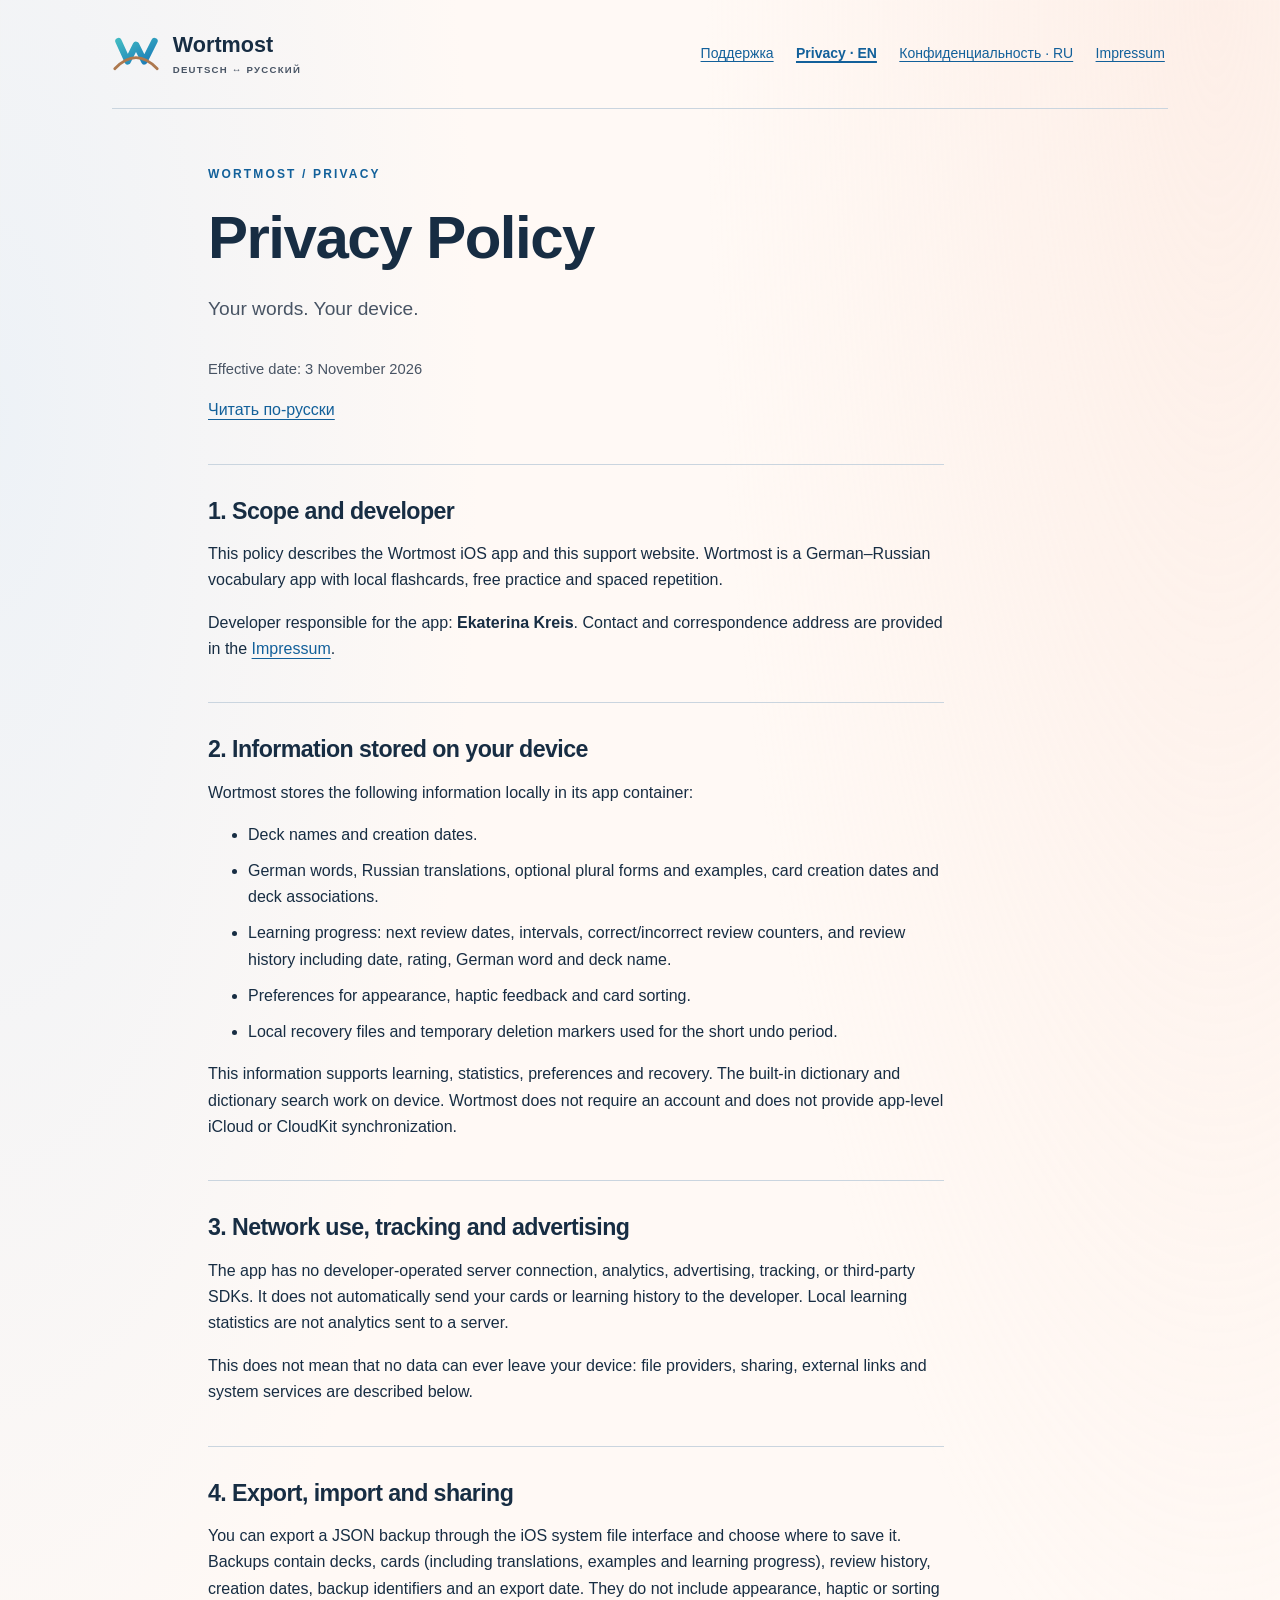
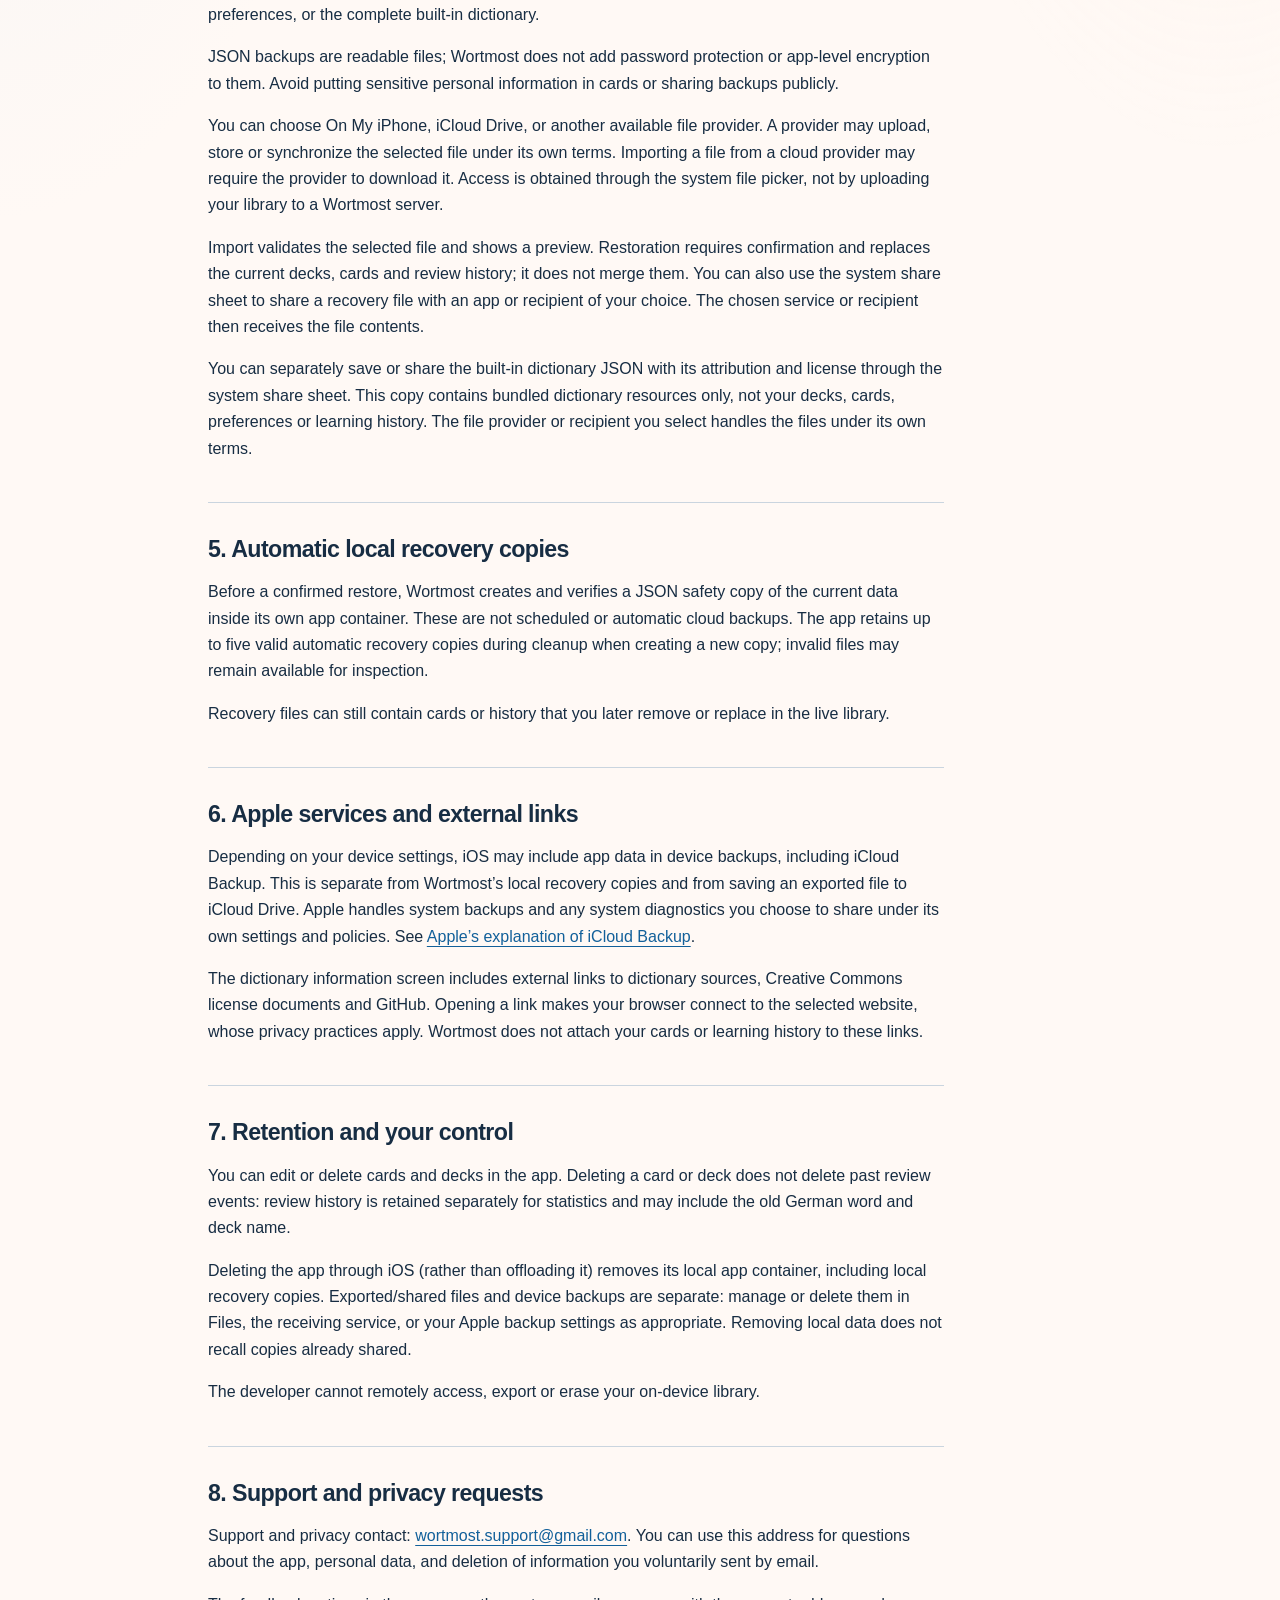
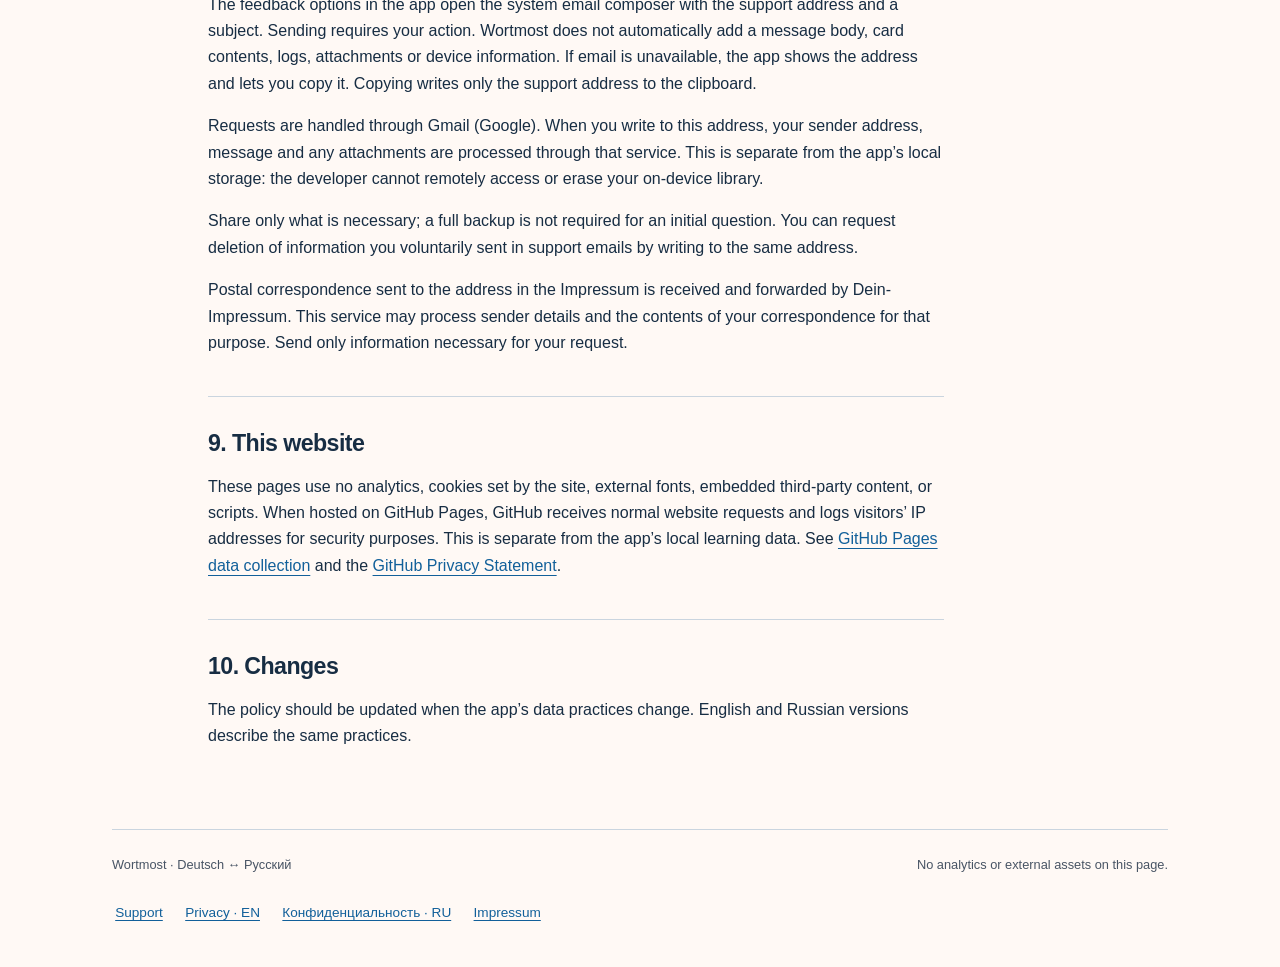
==== privacy.html @ 7a5e417b "Publish Wortmost support, privacy policies and Impressum" ====
<!doctype html>
<html lang="en"><head><meta charset="utf-8"><meta name="viewport" content="width=device-width, initial-scale=1"><meta name="color-scheme" content="light dark"><meta name="description" content="How Wortmost stores learning data, handles backups and lets you control sharing."><title>Privacy Policy — Wortmost</title><link rel="stylesheet" href="styles.css"></head>
<body class="policy-page"><a class="skip" href="#main">Skip to content</a><header class="site-header"><a class="brand" href="index.html" aria-label="Wortmost — support"><svg class="mark" viewBox="0 0 52 42" aria-hidden="true" focusable="false"><defs><linearGradient id="w" x2="1" y2="1"><stop stop-color="#40b8c2"/><stop offset="1" stop-color="#197bb8"/></linearGradient></defs><path d="M7 7 17 29 26 11 35 29 46 7" fill="none" stroke="url(#w)" stroke-width="7" stroke-linecap="round" stroke-linejoin="round"/><path d="M3 37 Q26 13 49 37" fill="none" stroke="#ad784e" stroke-width="3" stroke-linecap="round"/></svg><span>Wortmost<small>DEUTSCH ↔ РУССКИЙ</small></span></a><nav aria-label="Navigation"><a href="index.html">Поддержка</a><a href="privacy.html" aria-current="page">Privacy · EN</a><a href="privacy-ru.html">Конфиденциальность · RU</a><a href="impressum.html" lang="de">Impressum</a></nav></header>
<main id="main"><div class="eyebrow">WORTMOST / PRIVACY</div><h1>Privacy Policy</h1><p class="lead">Your words. Your device.</p><p class="meta">Effective date: <time datetime="2026-11-03">3 November 2026</time></p><p><a href="privacy-ru.html" lang="ru">Читать по-русски</a></p><div class="policy"><section id="scope"><h2>1. Scope and developer</h2><p>This policy describes the Wortmost iOS app and this support website. Wortmost is a German–Russian vocabulary app with local flashcards, free practice and spaced repetition.</p><p>Developer responsible for the app: <strong>Ekaterina Kreis</strong>. Contact and correspondence address are provided in the <a href="impressum.html" lang="de">Impressum</a>.</p></section><section id="local"><h2>2. Information stored on your device</h2><p>Wortmost stores the following information locally in its app container:</p><ul><li>Deck names and creation dates.</li><li>German words, Russian translations, optional plural forms and examples, card creation dates and deck associations.</li><li>Learning progress: next review dates, intervals, correct/incorrect review counters, and review history including date, rating, German word and deck name.</li><li>Preferences for appearance, haptic feedback and card sorting.</li><li>Local recovery files and temporary deletion markers used for the short undo period.</li></ul><p>This information supports learning, statistics, preferences and recovery. The built-in dictionary and dictionary search work on device. Wortmost does not require an account and does not provide app-level iCloud or CloudKit synchronization.</p></section><section id="collection"><h2>3. Network use, tracking and advertising</h2><p>The app has no developer-operated server connection, analytics, advertising, tracking, or third-party SDKs. It does not automatically send your cards or learning history to the developer. Local learning statistics are not analytics sent to a server.</p><p>This does not mean that no data can ever leave your device: file providers, sharing, external links and system services are described below.</p></section><section id="files"><h2>4. Export, import and sharing</h2><p>You can export a JSON backup through the iOS system file interface and choose where to save it. Backups contain decks, cards (including translations, examples and learning progress), review history, creation dates, backup identifiers and an export date. They do not include appearance, haptic or sorting preferences, or the complete built-in dictionary.</p><p>JSON backups are readable files; Wortmost does not add password protection or app-level encryption to them. Avoid putting sensitive personal information in cards or sharing backups publicly.</p><p>You can choose On My iPhone, iCloud Drive, or another available file provider. A provider may upload, store or synchronize the selected file under its own terms. Importing a file from a cloud provider may require the provider to download it. Access is obtained through the system file picker, not by uploading your library to a Wortmost server.</p><p>Import validates the selected file and shows a preview. Restoration requires confirmation and replaces the current decks, cards and review history; it does not merge them. You can also use the system share sheet to share a recovery file with an app or recipient of your choice. The chosen service or recipient then receives the file contents.</p><p>You can separately save or share the built-in dictionary JSON with its attribution and license through the system share sheet. This copy contains bundled dictionary resources only, not your decks, cards, preferences or learning history. The file provider or recipient you select handles the files under its own terms.</p></section><section id="recovery"><h2>5. Automatic local recovery copies</h2><p>Before a confirmed restore, Wortmost creates and verifies a JSON safety copy of the current data inside its own app container. These are not scheduled or automatic cloud backups. The app retains up to five valid automatic recovery copies during cleanup when creating a new copy; invalid files may remain available for inspection.</p><p>Recovery files can still contain cards or history that you later remove or replace in the live library.</p></section><section id="system"><h2>6. Apple services and external links</h2><p>Depending on your device settings, iOS may include app data in device backups, including iCloud Backup. This is separate from Wortmost’s local recovery copies and from saving an exported file to iCloud Drive. Apple handles system backups and any system diagnostics you choose to share under its own settings and policies. See <a href="https://support.apple.com/en-us/108770" rel="noreferrer">Apple’s explanation of iCloud Backup</a>.</p><p>The dictionary information screen includes external links to dictionary sources, Creative Commons license documents and GitHub. Opening a link makes your browser connect to the selected website, whose privacy practices apply. Wortmost does not attach your cards or learning history to these links.</p></section><section id="retention"><h2>7. Retention and your control</h2><p>You can edit or delete cards and decks in the app. Deleting a card or deck does not delete past review events: review history is retained separately for statistics and may include the old German word and deck name.</p><p>Deleting the app through iOS (rather than offloading it) removes its local app container, including local recovery copies. Exported/shared files and device backups are separate: manage or delete them in Files, the receiving service, or your Apple backup settings as appropriate. Removing local data does not recall copies already shared.</p><p>The developer cannot remotely access, export or erase your on-device library.</p></section><section id="support"><h2>8. Support and privacy requests</h2><p>Support and privacy contact: <a href="mailto:wortmost.support@gmail.com">wortmost.support@gmail.com</a>. You can use this address for questions about the app, personal data, and deletion of information you voluntarily sent by email.</p><p>The feedback options in the app open the system email composer with the support address and a subject. Sending requires your action. Wortmost does not automatically add a message body, card contents, logs, attachments or device information. If email is unavailable, the app shows the address and lets you copy it. Copying writes only the support address to the clipboard.</p><p>Requests are handled through Gmail (Google). When you write to this address, your sender address, message and any attachments are processed through that service. This is separate from the app’s local storage: the developer cannot remotely access or erase your on-device library.</p><p>Share only what is necessary; a full backup is not required for an initial question. You can request deletion of information you voluntarily sent in support emails by writing to the same address.</p><p>Postal correspondence sent to the address in the Impressum is received and forwarded by Dein-Impressum. This service may process sender details and the contents of your correspondence for that purpose. Send only information necessary for your request.</p></section><section id="website"><h2>9. This website</h2><p>These pages use no analytics, cookies set by the site, external fonts, embedded third-party content, or scripts. When hosted on GitHub Pages, GitHub receives normal website requests and logs visitors’ IP addresses for security purposes. This is separate from the app’s local learning data. See <a href="https://docs.github.com/en/pages/getting-started-with-github-pages/what-is-github-pages#data-collection" rel="noreferrer">GitHub Pages data collection</a> and the <a href="https://docs.github.com/en/site-policy/privacy-policies/github-general-privacy-statement" rel="noreferrer">GitHub Privacy Statement</a>.</p></section><section id="changes"><h2>10. Changes</h2><p>The policy should be updated when the app’s data practices change. English and Russian versions describe the same practices.</p></section></div></main><footer><span>Wortmost · Deutsch ↔ Русский</span><span>No analytics or external assets on this page.</span><nav aria-label="Footer"><a href="index.html">Support</a><a href="privacy.html">Privacy · EN</a><a href="privacy-ru.html">Конфиденциальность · RU</a><a href="impressum.html" lang="de">Impressum</a></nav></footer></body></html>
---- styles.css ----
:root{color-scheme:light dark;--bg:#fff9f5;--ink:#172d43;--muted:#485464;--link:#12609a;--line:#cad5df;--panel:#fffdfb;--blue:#e5f4ff;--mint:#e2f6f1;--notice:#fff0d7;--notice-ink:#67451a;--focus:#12609a;--shadow:0 12px 38px #172d430b}*{box-sizing:border-box}html{font-family:-apple-system,BlinkMacSystemFont,"Segoe UI",sans-serif;line-height:1.65;-webkit-text-size-adjust:100%;background:var(--bg);color:var(--ink)}body{margin:0;background:radial-gradient(ellipse at 95% 0%,#fbe0d466,transparent 32rem),radial-gradient(ellipse at 0% 10%,#d3e7f966,transparent 30rem);overflow-wrap:anywhere}a{color:var(--link);text-underline-offset:.22em}a:hover{text-decoration-thickness:2px}a:focus-visible{outline:3px solid var(--focus);outline-offset:5px;border-radius:6px}.skip{position:absolute;left:1rem;top:-10rem;z-index:2;padding:1rem;background:var(--panel)}.skip:focus{top:1rem}.site-header,main,footer{width:min(100% - 3rem,66rem);margin-inline:auto}.site-header{display:flex;align-items:center;justify-content:space-between;gap:1.5rem;padding:2rem 0;border-bottom:1px solid var(--line)}.brand{display:flex;align-items:center;gap:.8rem;text-decoration:none;color:var(--ink);font-size:1.35rem;font-weight:750;line-height:1.25}.mark{width:3rem;height:2.5rem;flex:none}.brand small{display:block;font-size:.6rem;letter-spacing:.13em;font-weight:600;color:var(--muted);margin-top:.3rem}nav{display:flex;gap:.3rem 1rem;flex-wrap:wrap}nav a{display:flex;align-items:center;min-height:44px;padding:.4rem .2rem;font-size:.875rem}nav a[aria-current]{font-weight:700;text-decoration-thickness:2px}main{padding:3.5rem 0 4rem;max-width:54rem}.eyebrow{font-size:.75rem;letter-spacing:.18em;font-weight:750;color:var(--link);margin-bottom:1rem}h1,h2,dt{line-height:1.22;letter-spacing:-.025em}h1{font-size:clamp(2.15rem,5.6vw,3.75rem);margin:0 0 1.2rem;font-weight:750}h2{font-size:1.45rem;margin:0 0 1rem}.lead{font-size:1.2rem;color:var(--muted);max-width:40rem;margin:0 0 2rem}.meta{font-size:.92rem;color:var(--muted)}p{margin:0 0 1rem}li{margin-bottom:.6rem}section{margin-top:2.5rem}.policy section{padding-top:2rem;border-top:1px solid var(--line)}.policy{max-width:46rem}.draft,.draft-note{background:var(--notice);color:var(--notice-ink);padding:1rem 1.15rem;border:1px solid currentColor;border-radius:14px;font-size:.9rem}.draft{margin-bottom:1.5rem}.placeholder{color:var(--notice-ink);background:var(--notice);padding:.1em .25em;box-decoration-break:clone;-webkit-box-decoration-break:clone}.cards{display:grid;grid-template-columns:repeat(2,minmax(0,1fr));gap:1.2rem;margin:2.5rem 0 3rem}.card{border:1px solid var(--line);border-radius:24px;padding:1.7rem;text-decoration:none;color:var(--ink);box-shadow:var(--shadow);display:flex;flex-direction:column}.blue{background:linear-gradient(145deg,var(--panel),var(--blue))}.mint{background:linear-gradient(145deg,var(--panel),var(--mint))}.card .tag{font-size:.7rem;letter-spacing:.14em;color:var(--muted);font-weight:700;margin-bottom:1.4rem}.card h2{font-size:1.55rem}.card p{color:var(--muted);flex:1}.card>span:last-child{font-weight:650;color:var(--link);margin-top:.5rem}.card:hover{border-color:var(--link)}dt{font-weight:700;margin:1.6rem 0 .6rem}dd{margin:0;color:var(--muted)}footer{border-top:1px solid var(--line);padding:1.5rem 0 2rem;display:flex;justify-content:space-between;gap:1rem;flex-wrap:wrap;color:var(--muted);font-size:.8rem}@media(max-width:700px){.site-header{align-items:flex-start;flex-direction:column;padding-top:1.2rem;gap:.8rem}nav{gap:.2rem .9rem}.site-header,main,footer{width:calc(100% - 2rem)}main{padding-top:2.2rem}.cards{grid-template-columns:1fr}.card{padding:1.4rem}h2{font-size:1.3rem}.lead{font-size:1.1rem}footer{flex-direction:column}}@media(prefers-color-scheme:dark){:root{--bg:#101f30;--ink:#f4f7fb;--muted:#c5d4e7;--link:#9bd9ff;--line:#52647b;--panel:#192c40;--blue:#233f5a;--mint:#214f4b;--notice:#493b2c;--notice-ink:#ffe1b0;--focus:#9bd9ff;--shadow:0 12px 38px #00000018}body{background:radial-gradient(ellipse at 95% 0%,#493b3f55,transparent 32rem),radial-gradient(ellipse at 0% 10%,#233f5a66,transparent 30rem)}}@media print{html{color-scheme:light}body{background:none}.site-header nav,.skip,footer{display:none}main{width:100%;max-width:none}.policy{max-width:none}section{break-inside:avoid}a{color:inherit}.draft,.placeholder,.draft-note{border:1px solid #777;background:none;color:inherit}}


@media(max-width:700px){.policy-page h1{font-size:clamp(1.75rem,7vw,2.15rem)}}

.imprint-panel{background:linear-gradient(145deg,var(--panel),var(--blue));border:1px solid var(--line);border-radius:24px;padding:clamp(1.25rem,4vw,2rem);box-shadow:var(--shadow)}address{font-style:normal;margin-bottom:2rem}footer nav{flex-basis:100%;gap:.25rem 1rem}footer nav a{font-size:.85rem}
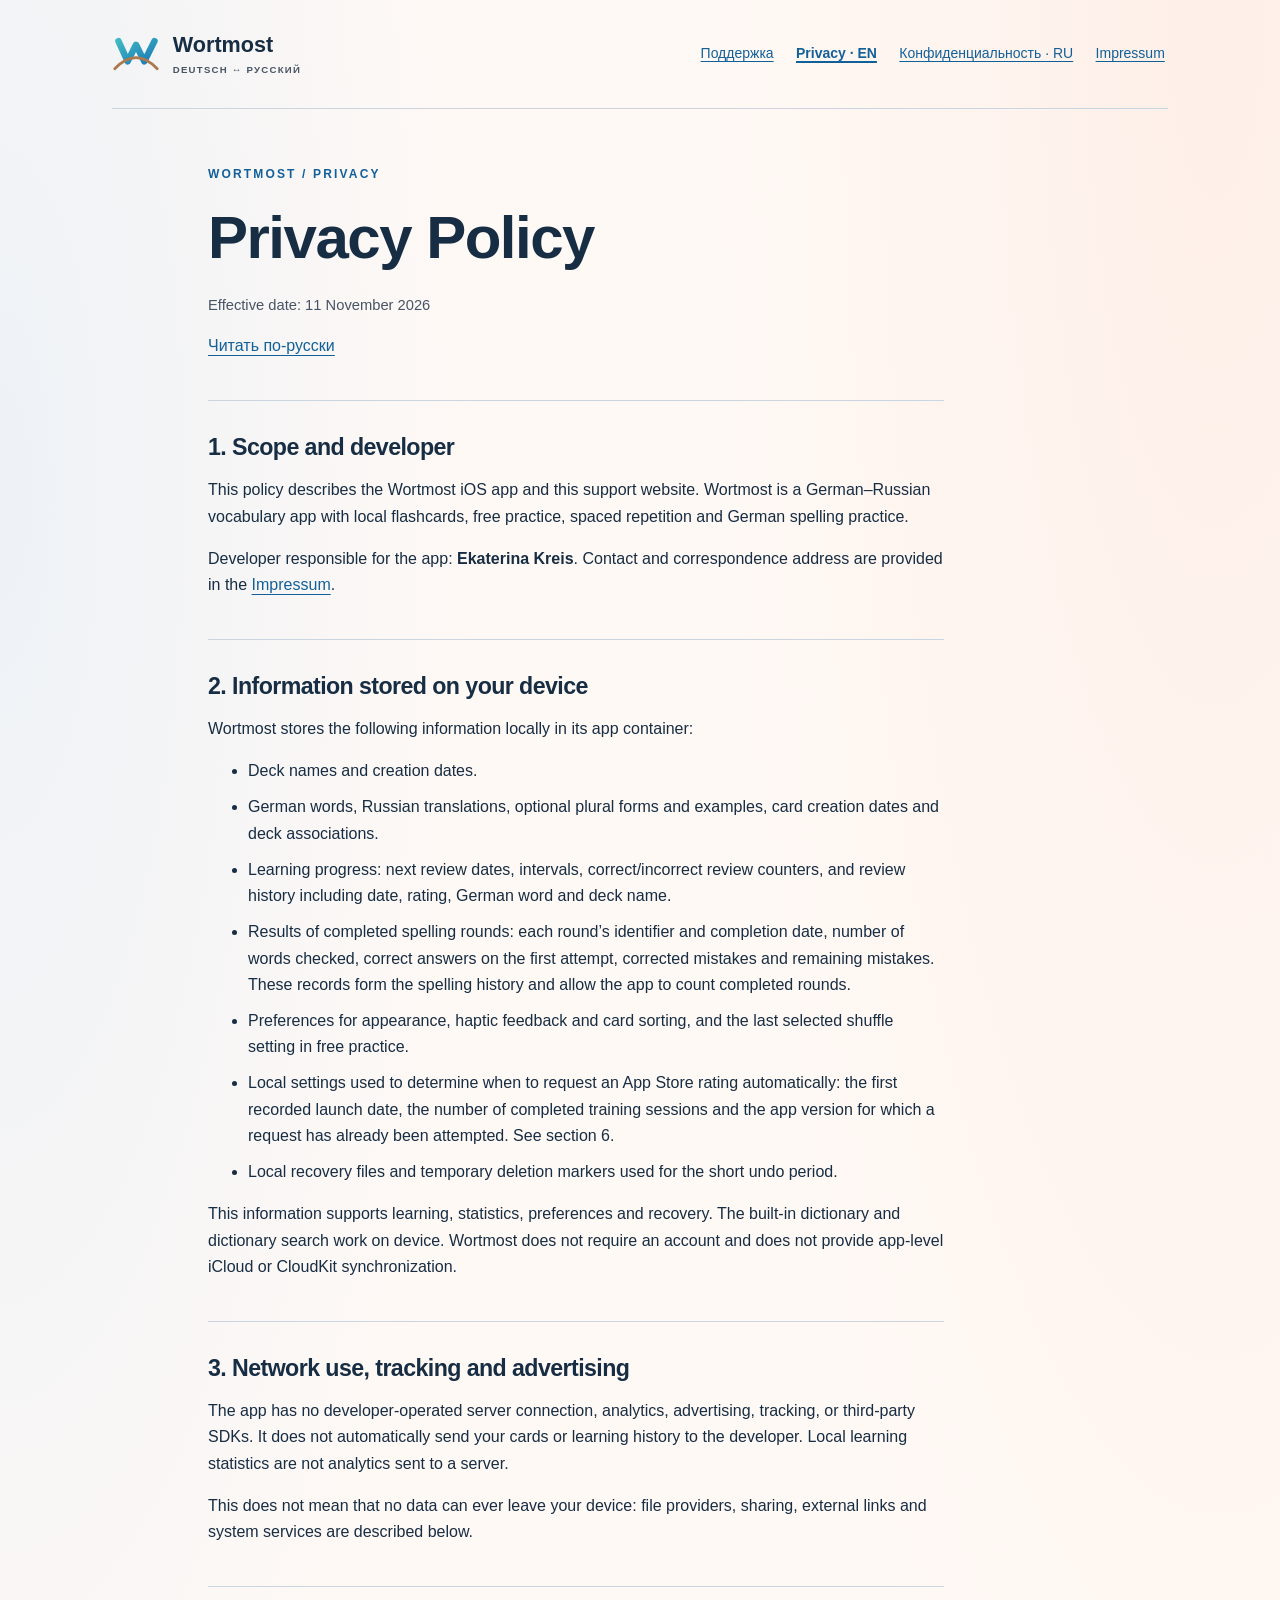
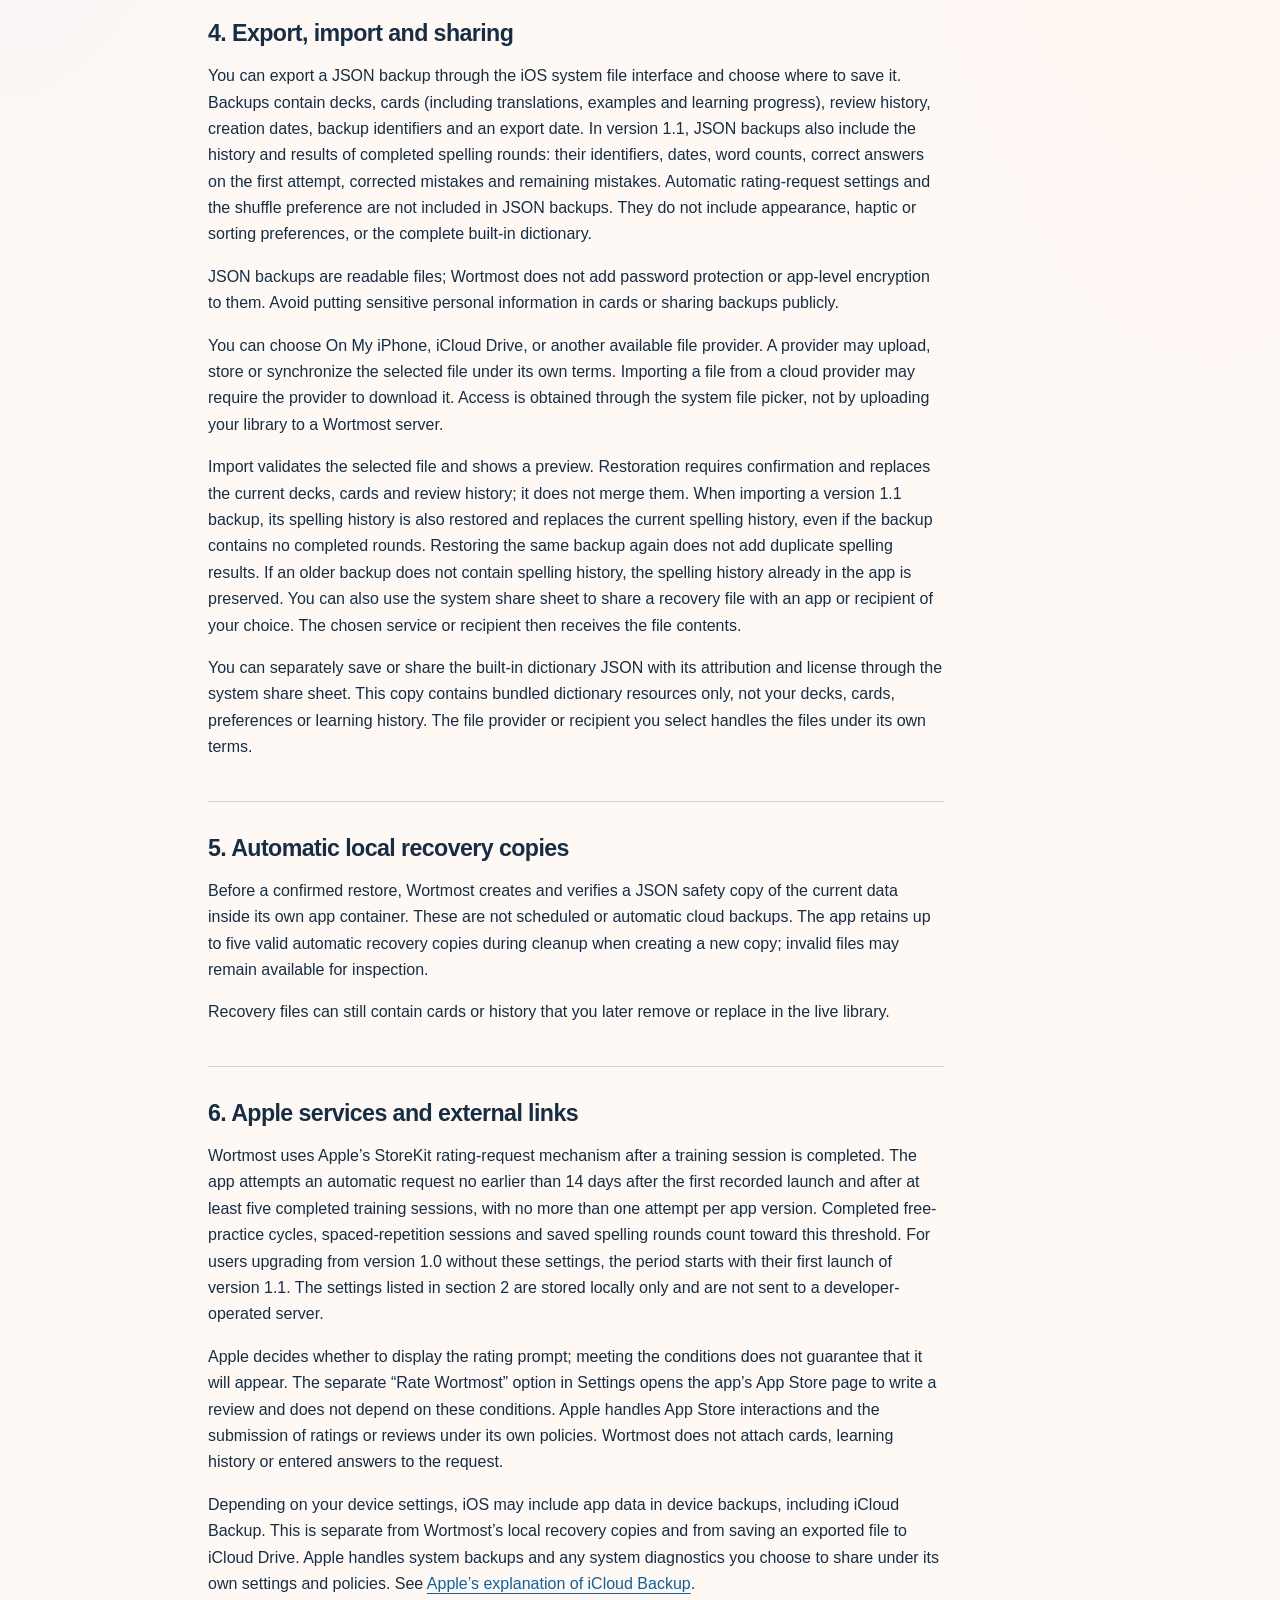
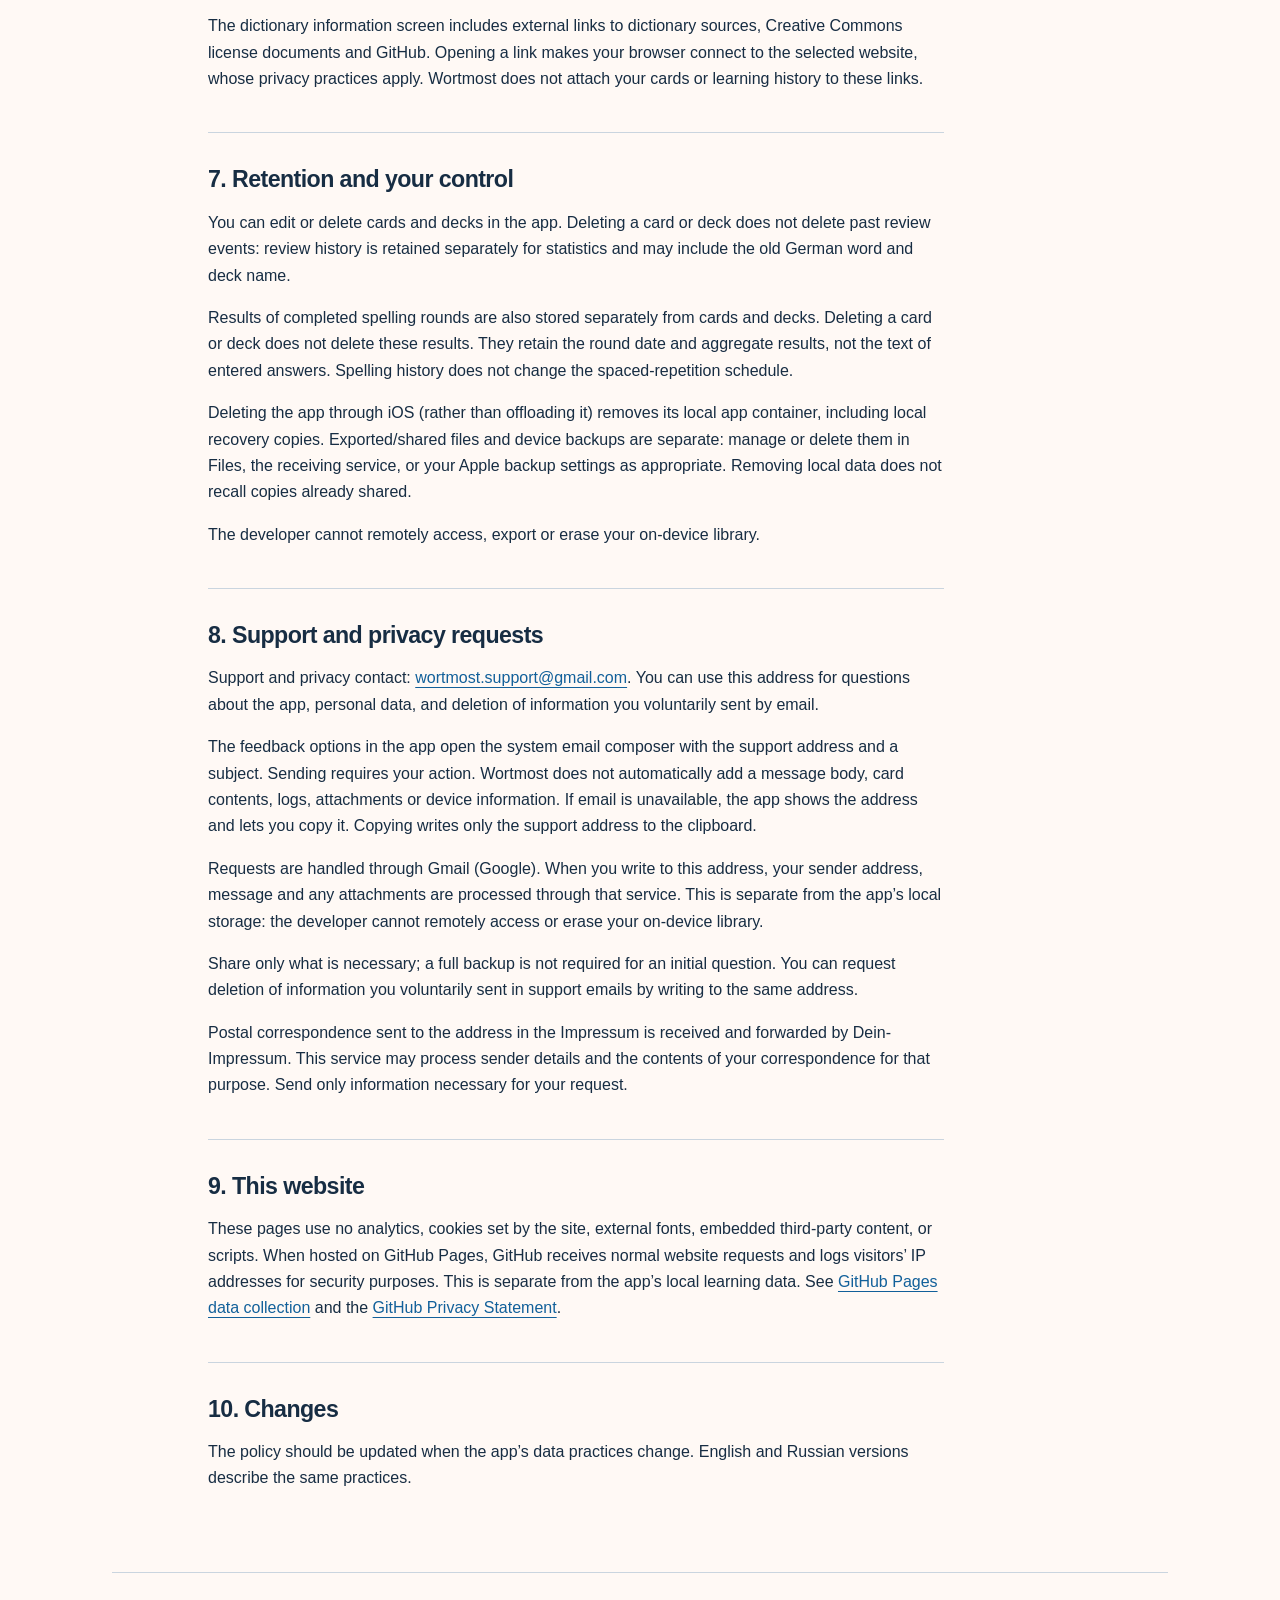
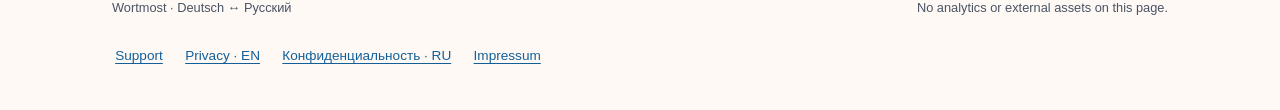
==== commit 570d398c: "Update privacy policy for Wortmost 1.1" ====
--- a/privacy.html
+++ b/privacy.html
@@ -1,4 +1,4 @@
 <!doctype html>
 <html lang="en"><head><meta charset="utf-8"><meta name="viewport" content="width=device-width, initial-scale=1"><meta name="color-scheme" content="light dark"><meta name="description" content="How Wortmost stores learning data, handles backups and lets you control sharing."><title>Privacy Policy — Wortmost</title><link rel="stylesheet" href="styles.css"></head>
 <body class="policy-page"><a class="skip" href="#main">Skip to content</a><header class="site-header"><a class="brand" href="index.html" aria-label="Wortmost — support"><svg class="mark" viewBox="0 0 52 42" aria-hidden="true" focusable="false"><defs><linearGradient id="w" x2="1" y2="1"><stop stop-color="#40b8c2"/><stop offset="1" stop-color="#197bb8"/></linearGradient></defs><path d="M7 7 17 29 26 11 35 29 46 7" fill="none" stroke="url(#w)" stroke-width="7" stroke-linecap="round" stroke-linejoin="round"/><path d="M3 37 Q26 13 49 37" fill="none" stroke="#ad784e" stroke-width="3" stroke-linecap="round"/></svg><span>Wortmost<small>DEUTSCH ↔ РУССКИЙ</small></span></a><nav aria-label="Navigation"><a href="index.html">Поддержка</a><a href="privacy.html" aria-current="page">Privacy · EN</a><a href="privacy-ru.html">Конфиденциальность · RU</a><a href="impressum.html" lang="de">Impressum</a></nav></header>
-<main id="main"><div class="eyebrow">WORTMOST / PRIVACY</div><h1>Privacy Policy</h1><p class="lead">Your words. Your device.</p><p class="meta">Effective date: <time datetime="2026-11-03">3 November 2026</time></p><p><a href="privacy-ru.html" lang="ru">Читать по-русски</a></p><div class="policy"><section id="scope"><h2>1. Scope and developer</h2><p>This policy describes the Wortmost iOS app and this support website. Wortmost is a German–Russian vocabulary app with local flashcards, free practice and spaced repetition.</p><p>Developer responsible for the app: <strong>Ekaterina Kreis</strong>. Contact and correspondence address are provided in the <a href="impressum.html" lang="de">Impressum</a>.</p></section><section id="local"><h2>2. Information stored on your device</h2><p>Wortmost stores the following information locally in its app container:</p><ul><li>Deck names and creation dates.</li><li>German words, Russian translations, optional plural forms and examples, card creation dates and deck associations.</li><li>Learning progress: next review dates, intervals, correct/incorrect review counters, and review history including date, rating, German word and deck name.</li><li>Preferences for appearance, haptic feedback and card sorting.</li><li>Local recovery files and temporary deletion markers used for the short undo period.</li></ul><p>This information supports learning, statistics, preferences and recovery. The built-in dictionary and dictionary search work on device. Wortmost does not require an account and does not provide app-level iCloud or CloudKit synchronization.</p></section><section id="collection"><h2>3. Network use, tracking and advertising</h2><p>The app has no developer-operated server connection, analytics, advertising, tracking, or third-party SDKs. It does not automatically send your cards or learning history to the developer. Local learning statistics are not analytics sent to a server.</p><p>This does not mean that no data can ever leave your device: file providers, sharing, external links and system services are described below.</p></section><section id="files"><h2>4. Export, import and sharing</h2><p>You can export a JSON backup through the iOS system file interface and choose where to save it. Backups contain decks, cards (including translations, examples and learning progress), review history, creation dates, backup identifiers and an export date. They do not include appearance, haptic or sorting preferences, or the complete built-in dictionary.</p><p>JSON backups are readable files; Wortmost does not add password protection or app-level encryption to them. Avoid putting sensitive personal information in cards or sharing backups publicly.</p><p>You can choose On My iPhone, iCloud Drive, or another available file provider. A provider may upload, store or synchronize the selected file under its own terms. Importing a file from a cloud provider may require the provider to download it. Access is obtained through the system file picker, not by uploading your library to a Wortmost server.</p><p>Import validates the selected file and shows a preview. Restoration requires confirmation and replaces the current decks, cards and review history; it does not merge them. You can also use the system share sheet to share a recovery file with an app or recipient of your choice. The chosen service or recipient then receives the file contents.</p><p>You can separately save or share the built-in dictionary JSON with its attribution and license through the system share sheet. This copy contains bundled dictionary resources only, not your decks, cards, preferences or learning history. The file provider or recipient you select handles the files under its own terms.</p></section><section id="recovery"><h2>5. Automatic local recovery copies</h2><p>Before a confirmed restore, Wortmost creates and verifies a JSON safety copy of the current data inside its own app container. These are not scheduled or automatic cloud backups. The app retains up to five valid automatic recovery copies during cleanup when creating a new copy; invalid files may remain available for inspection.</p><p>Recovery files can still contain cards or history that you later remove or replace in the live library.</p></section><section id="system"><h2>6. Apple services and external links</h2><p>Depending on your device settings, iOS may include app data in device backups, including iCloud Backup. This is separate from Wortmost’s local recovery copies and from saving an exported file to iCloud Drive. Apple handles system backups and any system diagnostics you choose to share under its own settings and policies. See <a href="https://support.apple.com/en-us/108770" rel="noreferrer">Apple’s explanation of iCloud Backup</a>.</p><p>The dictionary information screen includes external links to dictionary sources, Creative Commons license documents and GitHub. Opening a link makes your browser connect to the selected website, whose privacy practices apply. Wortmost does not attach your cards or learning history to these links.</p></section><section id="retention"><h2>7. Retention and your control</h2><p>You can edit or delete cards and decks in the app. Deleting a card or deck does not delete past review events: review history is retained separately for statistics and may include the old German word and deck name.</p><p>Deleting the app through iOS (rather than offloading it) removes its local app container, including local recovery copies. Exported/shared files and device backups are separate: manage or delete them in Files, the receiving service, or your Apple backup settings as appropriate. Removing local data does not recall copies already shared.</p><p>The developer cannot remotely access, export or erase your on-device library.</p></section><section id="support"><h2>8. Support and privacy requests</h2><p>Support and privacy contact: <a href="mailto:wortmost.support@gmail.com">wortmost.support@gmail.com</a>. You can use this address for questions about the app, personal data, and deletion of information you voluntarily sent by email.</p><p>The feedback options in the app open the system email composer with the support address and a subject. Sending requires your action. Wortmost does not automatically add a message body, card contents, logs, attachments or device information. If email is unavailable, the app shows the address and lets you copy it. Copying writes only the support address to the clipboard.</p><p>Requests are handled through Gmail (Google). When you write to this address, your sender address, message and any attachments are processed through that service. This is separate from the app’s local storage: the developer cannot remotely access or erase your on-device library.</p><p>Share only what is necessary; a full backup is not required for an initial question. You can request deletion of information you voluntarily sent in support emails by writing to the same address.</p><p>Postal correspondence sent to the address in the Impressum is received and forwarded by Dein-Impressum. This service may process sender details and the contents of your correspondence for that purpose. Send only information necessary for your request.</p></section><section id="website"><h2>9. This website</h2><p>These pages use no analytics, cookies set by the site, external fonts, embedded third-party content, or scripts. When hosted on GitHub Pages, GitHub receives normal website requests and logs visitors’ IP addresses for security purposes. This is separate from the app’s local learning data. See <a href="https://docs.github.com/en/pages/getting-started-with-github-pages/what-is-github-pages#data-collection" rel="noreferrer">GitHub Pages data collection</a> and the <a href="https://docs.github.com/en/site-policy/privacy-policies/github-general-privacy-statement" rel="noreferrer">GitHub Privacy Statement</a>.</p></section><section id="changes"><h2>10. Changes</h2><p>The policy should be updated when the app’s data practices change. English and Russian versions describe the same practices.</p></section></div></main><footer><span>Wortmost · Deutsch ↔ Русский</span><span>No analytics or external assets on this page.</span><nav aria-label="Footer"><a href="index.html">Support</a><a href="privacy.html">Privacy · EN</a><a href="privacy-ru.html">Конфиденциальность · RU</a><a href="impressum.html" lang="de">Impressum</a></nav></footer></body></html>+<main id="main"><div class="eyebrow">WORTMOST / PRIVACY</div><h1>Privacy Policy</h1><p class="meta">Effective date: <time datetime="2026-11-11">11 November 2026</time></p><p><a href="privacy-ru.html" lang="ru">Читать по-русски</a></p><div class="policy"><section id="scope"><h2>1. Scope and developer</h2><p>This policy describes the Wortmost iOS app and this support website. Wortmost is a German–Russian vocabulary app with local flashcards, free practice, spaced repetition and German spelling practice.</p><p>Developer responsible for the app: <strong>Ekaterina Kreis</strong>. Contact and correspondence address are provided in the <a href="impressum.html" lang="de">Impressum</a>.</p></section><section id="local"><h2>2. Information stored on your device</h2><p>Wortmost stores the following information locally in its app container:</p><ul><li>Deck names and creation dates.</li><li>German words, Russian translations, optional plural forms and examples, card creation dates and deck associations.</li><li>Learning progress: next review dates, intervals, correct/incorrect review counters, and review history including date, rating, German word and deck name.</li><li>Results of completed spelling rounds: each round’s identifier and completion date, number of words checked, correct answers on the first attempt, corrected mistakes and remaining mistakes. These records form the spelling history and allow the app to count completed rounds.</li><li>Preferences for appearance, haptic feedback and card sorting, and the last selected shuffle setting in free practice.</li><li>Local settings used to determine when to request an App Store rating automatically: the first recorded launch date, the number of completed training sessions and the app version for which a request has already been attempted. See section 6.</li><li>Local recovery files and temporary deletion markers used for the short undo period.</li></ul><p>This information supports learning, statistics, preferences and recovery. The built-in dictionary and dictionary search work on device. Wortmost does not require an account and does not provide app-level iCloud or CloudKit synchronization.</p></section><section id="collection"><h2>3. Network use, tracking and advertising</h2><p>The app has no developer-operated server connection, analytics, advertising, tracking, or third-party SDKs. It does not automatically send your cards or learning history to the developer. Local learning statistics are not analytics sent to a server.</p><p>This does not mean that no data can ever leave your device: file providers, sharing, external links and system services are described below.</p></section><section id="files"><h2>4. Export, import and sharing</h2><p>You can export a JSON backup through the iOS system file interface and choose where to save it. Backups contain decks, cards (including translations, examples and learning progress), review history, creation dates, backup identifiers and an export date. In version 1.1, JSON backups also include the history and results of completed spelling rounds: their identifiers, dates, word counts, correct answers on the first attempt, corrected mistakes and remaining mistakes. Automatic rating-request settings and the shuffle preference are not included in JSON backups. They do not include appearance, haptic or sorting preferences, or the complete built-in dictionary.</p><p>JSON backups are readable files; Wortmost does not add password protection or app-level encryption to them. Avoid putting sensitive personal information in cards or sharing backups publicly.</p><p>You can choose On My iPhone, iCloud Drive, or another available file provider. A provider may upload, store or synchronize the selected file under its own terms. Importing a file from a cloud provider may require the provider to download it. Access is obtained through the system file picker, not by uploading your library to a Wortmost server.</p><p>Import validates the selected file and shows a preview. Restoration requires confirmation and replaces the current decks, cards and review history; it does not merge them. When importing a version 1.1 backup, its spelling history is also restored and replaces the current spelling history, even if the backup contains no completed rounds. Restoring the same backup again does not add duplicate spelling results. If an older backup does not contain spelling history, the spelling history already in the app is preserved. You can also use the system share sheet to share a recovery file with an app or recipient of your choice. The chosen service or recipient then receives the file contents.</p><p>You can separately save or share the built-in dictionary JSON with its attribution and license through the system share sheet. This copy contains bundled dictionary resources only, not your decks, cards, preferences or learning history. The file provider or recipient you select handles the files under its own terms.</p></section><section id="recovery"><h2>5. Automatic local recovery copies</h2><p>Before a confirmed restore, Wortmost creates and verifies a JSON safety copy of the current data inside its own app container. These are not scheduled or automatic cloud backups. The app retains up to five valid automatic recovery copies during cleanup when creating a new copy; invalid files may remain available for inspection.</p><p>Recovery files can still contain cards or history that you later remove or replace in the live library.</p></section><section id="system"><h2>6. Apple services and external links</h2><p>Wortmost uses Apple’s StoreKit rating-request mechanism after a training session is completed. The app attempts an automatic request no earlier than 14 days after the first recorded launch and after at least five completed training sessions, with no more than one attempt per app version. Completed free-practice cycles, spaced-repetition sessions and saved spelling rounds count toward this threshold. For users upgrading from version 1.0 without these settings, the period starts with their first launch of version 1.1. The settings listed in section 2 are stored locally only and are not sent to a developer-operated server.</p><p>Apple decides whether to display the rating prompt; meeting the conditions does not guarantee that it will appear. The separate “Rate Wortmost” option in Settings opens the app’s App Store page to write a review and does not depend on these conditions. Apple handles App Store interactions and the submission of ratings or reviews under its own policies. Wortmost does not attach cards, learning history or entered answers to the request.</p><p>Depending on your device settings, iOS may include app data in device backups, including iCloud Backup. This is separate from Wortmost’s local recovery copies and from saving an exported file to iCloud Drive. Apple handles system backups and any system diagnostics you choose to share under its own settings and policies. See <a href="https://support.apple.com/en-us/108770" rel="noreferrer">Apple’s explanation of iCloud Backup</a>.</p><p>The dictionary information screen includes external links to dictionary sources, Creative Commons license documents and GitHub. Opening a link makes your browser connect to the selected website, whose privacy practices apply. Wortmost does not attach your cards or learning history to these links.</p></section><section id="retention"><h2>7. Retention and your control</h2><p>You can edit or delete cards and decks in the app. Deleting a card or deck does not delete past review events: review history is retained separately for statistics and may include the old German word and deck name.</p><p>Results of completed spelling rounds are also stored separately from cards and decks. Deleting a card or deck does not delete these results. They retain the round date and aggregate results, not the text of entered answers. Spelling history does not change the spaced-repetition schedule.</p><p>Deleting the app through iOS (rather than offloading it) removes its local app container, including local recovery copies. Exported/shared files and device backups are separate: manage or delete them in Files, the receiving service, or your Apple backup settings as appropriate. Removing local data does not recall copies already shared.</p><p>The developer cannot remotely access, export or erase your on-device library.</p></section><section id="support"><h2>8. Support and privacy requests</h2><p>Support and privacy contact: <a href="mailto:wortmost.support@gmail.com">wortmost.support@gmail.com</a>. You can use this address for questions about the app, personal data, and deletion of information you voluntarily sent by email.</p><p>The feedback options in the app open the system email composer with the support address and a subject. Sending requires your action. Wortmost does not automatically add a message body, card contents, logs, attachments or device information. If email is unavailable, the app shows the address and lets you copy it. Copying writes only the support address to the clipboard.</p><p>Requests are handled through Gmail (Google). When you write to this address, your sender address, message and any attachments are processed through that service. This is separate from the app’s local storage: the developer cannot remotely access or erase your on-device library.</p><p>Share only what is necessary; a full backup is not required for an initial question. You can request deletion of information you voluntarily sent in support emails by writing to the same address.</p><p>Postal correspondence sent to the address in the Impressum is received and forwarded by Dein-Impressum. This service may process sender details and the contents of your correspondence for that purpose. Send only information necessary for your request.</p></section><section id="website"><h2>9. This website</h2><p>These pages use no analytics, cookies set by the site, external fonts, embedded third-party content, or scripts. When hosted on GitHub Pages, GitHub receives normal website requests and logs visitors’ IP addresses for security purposes. This is separate from the app’s local learning data. See <a href="https://docs.github.com/en/pages/getting-started-with-github-pages/what-is-github-pages#data-collection" rel="noreferrer">GitHub Pages data collection</a> and the <a href="https://docs.github.com/en/site-policy/privacy-policies/github-general-privacy-statement" rel="noreferrer">GitHub Privacy Statement</a>.</p></section><section id="changes"><h2>10. Changes</h2><p>The policy should be updated when the app’s data practices change. English and Russian versions describe the same practices.</p></section></div></main><footer><span>Wortmost · Deutsch ↔ Русский</span><span>No analytics or external assets on this page.</span><nav aria-label="Footer"><a href="index.html">Support</a><a href="privacy.html">Privacy · EN</a><a href="privacy-ru.html">Конфиденциальность · RU</a><a href="impressum.html" lang="de">Impressum</a></nav></footer></body></html>
